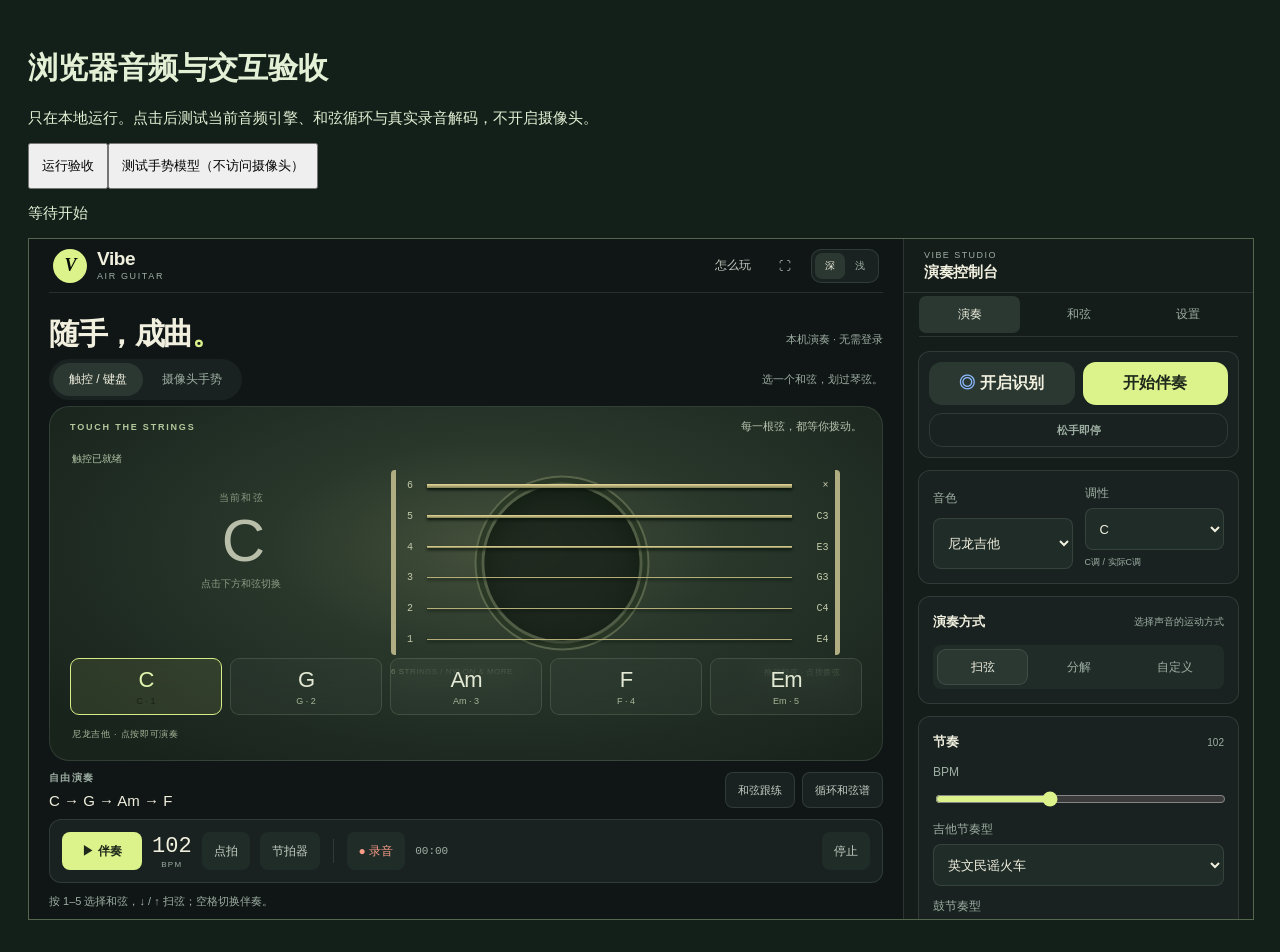
==== _tests/browser.html @ 43600c26 "feat: build responsive air guitar studio with touch, practice and recording" ====
<!doctype html><html lang="zh-CN"><meta charset="utf-8"><title>Vibe · 本地验收</title>
<style>body{font:15px system-ui;background:#122019;color:#e4f0d5;padding:20px}iframe{width:100%;height:680px;border:1px solid #54674e}button{padding:12px}pre{white-space:pre-wrap}</style>
<h1>浏览器音频与交互验收</h1><p>只在本地运行。点击后测试当前音频引擎、和弦循环与真实录音解码，不开启摄像头。</p><button id="run">运行验收</button><button id="models">测试手势模型（不访问摄像头）</button><pre id="result">等待开始</pre><pre id="modelResult"></pre>
<iframe id="app" src="../index.html" allow="autoplay"></iframe>
<script>
document.querySelector('#app').onload = () => {
 const app=document.querySelector('#app').contentDocument;
 const script=app.createElement('script');script.src='./_tests/engine-smoke.js';app.body.append(script);
};
document.querySelector('#run').onclick = async () => {
 const result=document.querySelector('#result');result.textContent='运行中…';
 try { result.textContent=await document.querySelector('#app').contentWindow.runEngineSmoke(); }
 catch(e) {result.textContent='FAIL: '+e.stack;}
};
document.querySelector('#models').onclick = async () => {
 const result=document.querySelector('#modelResult');result.textContent='加载模型中…';
 try { result.textContent=await document.querySelector('#app').contentWindow.runModelSmoke(); }
 catch(e) {result.textContent='FAIL: '+e.stack;}
};
</script></html>
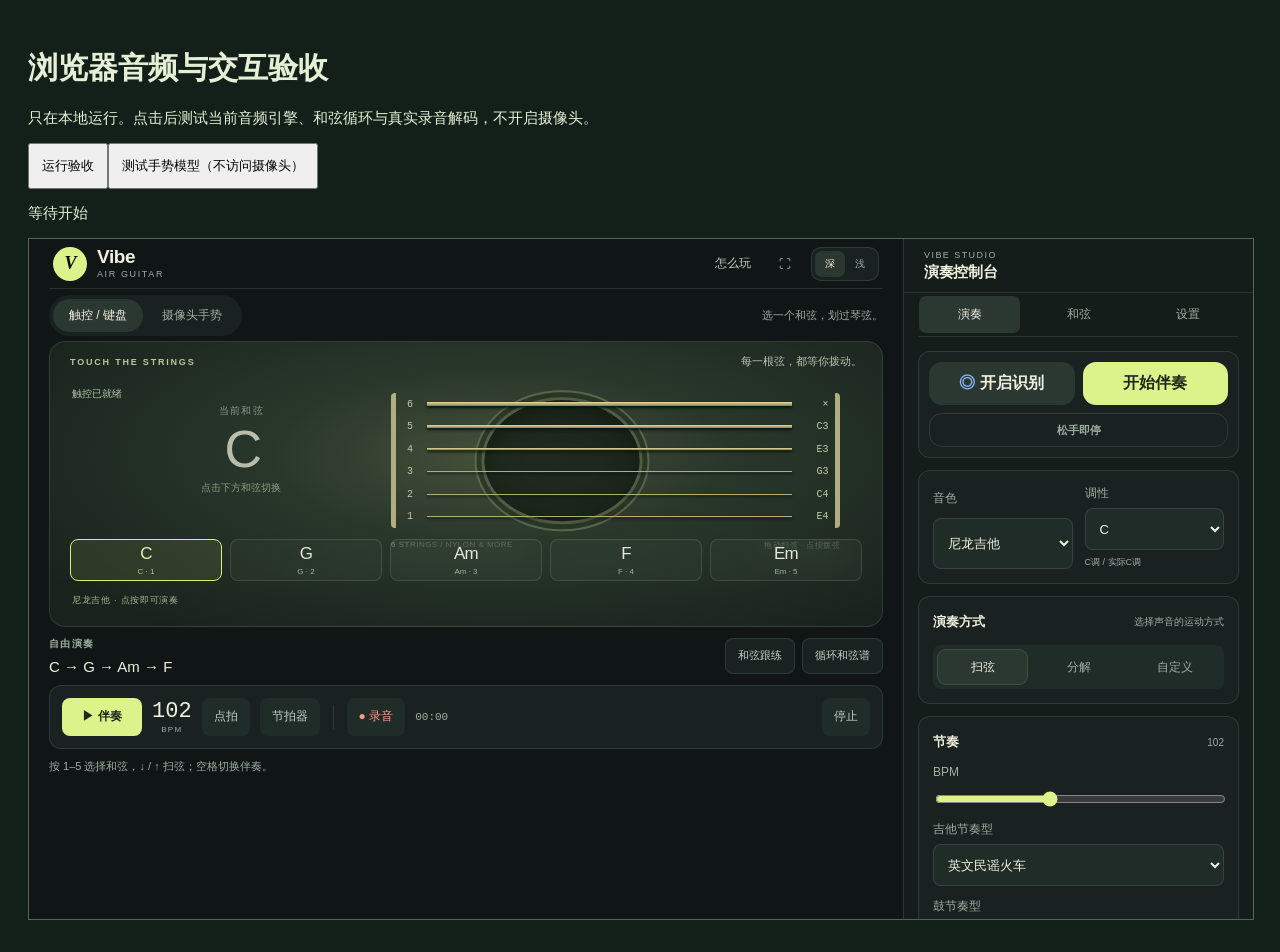
==== commit fdb58e5f: "Make one-hand guitar play responsive and slim sample payload" ====
--- a/_tests/browser.html
+++ b/_tests/browser.html
@@ -5,7 +5,7 @@
 <script>
 document.querySelector('#app').onload = () => {
  const app=document.querySelector('#app').contentDocument;
- const script=app.createElement('script');script.src='./_tests/engine-smoke.js';app.body.append(script);
+ const script=app.createElement('script');script.src='./_tests/engine-smoke.js?v=34';app.body.append(script);
 };
 document.querySelector('#run').onclick = async () => {
  const result=document.querySelector('#result');result.textContent='运行中…';
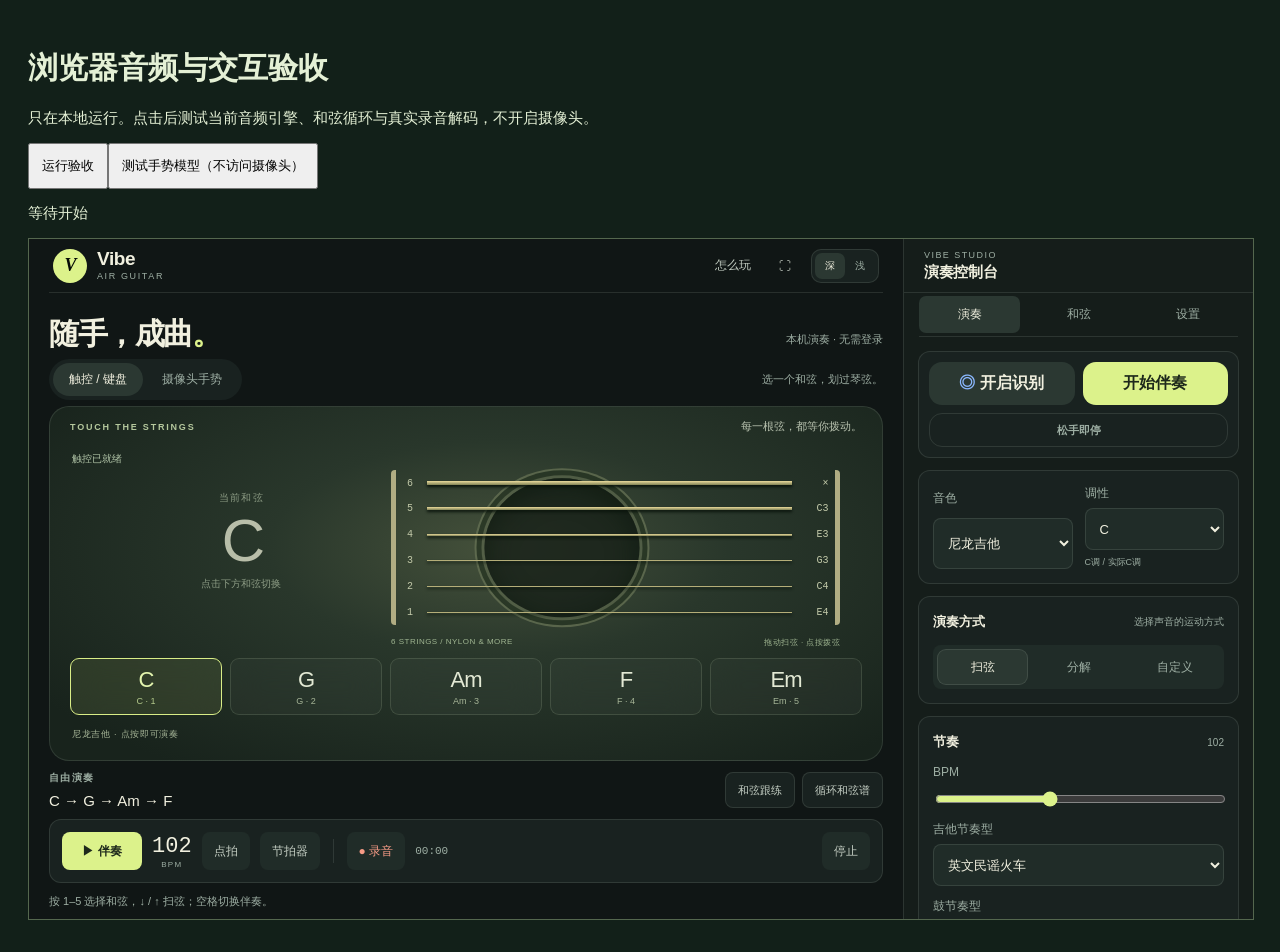
==== commit 84010719: "Revert "Make one-hand guitar play responsive and slim sample payload" This reverts commit fdb58e5f07" ====
--- a/_tests/browser.html
+++ b/_tests/browser.html
@@ -5,7 +5,7 @@
 <script>
 document.querySelector('#app').onload = () => {
  const app=document.querySelector('#app').contentDocument;
- const script=app.createElement('script');script.src='./_tests/engine-smoke.js?v=34';app.body.append(script);
+ const script=app.createElement('script');script.src='./_tests/engine-smoke.js';app.body.append(script);
 };
 document.querySelector('#run').onclick = async () => {
  const result=document.querySelector('#result');result.textContent='运行中…';
